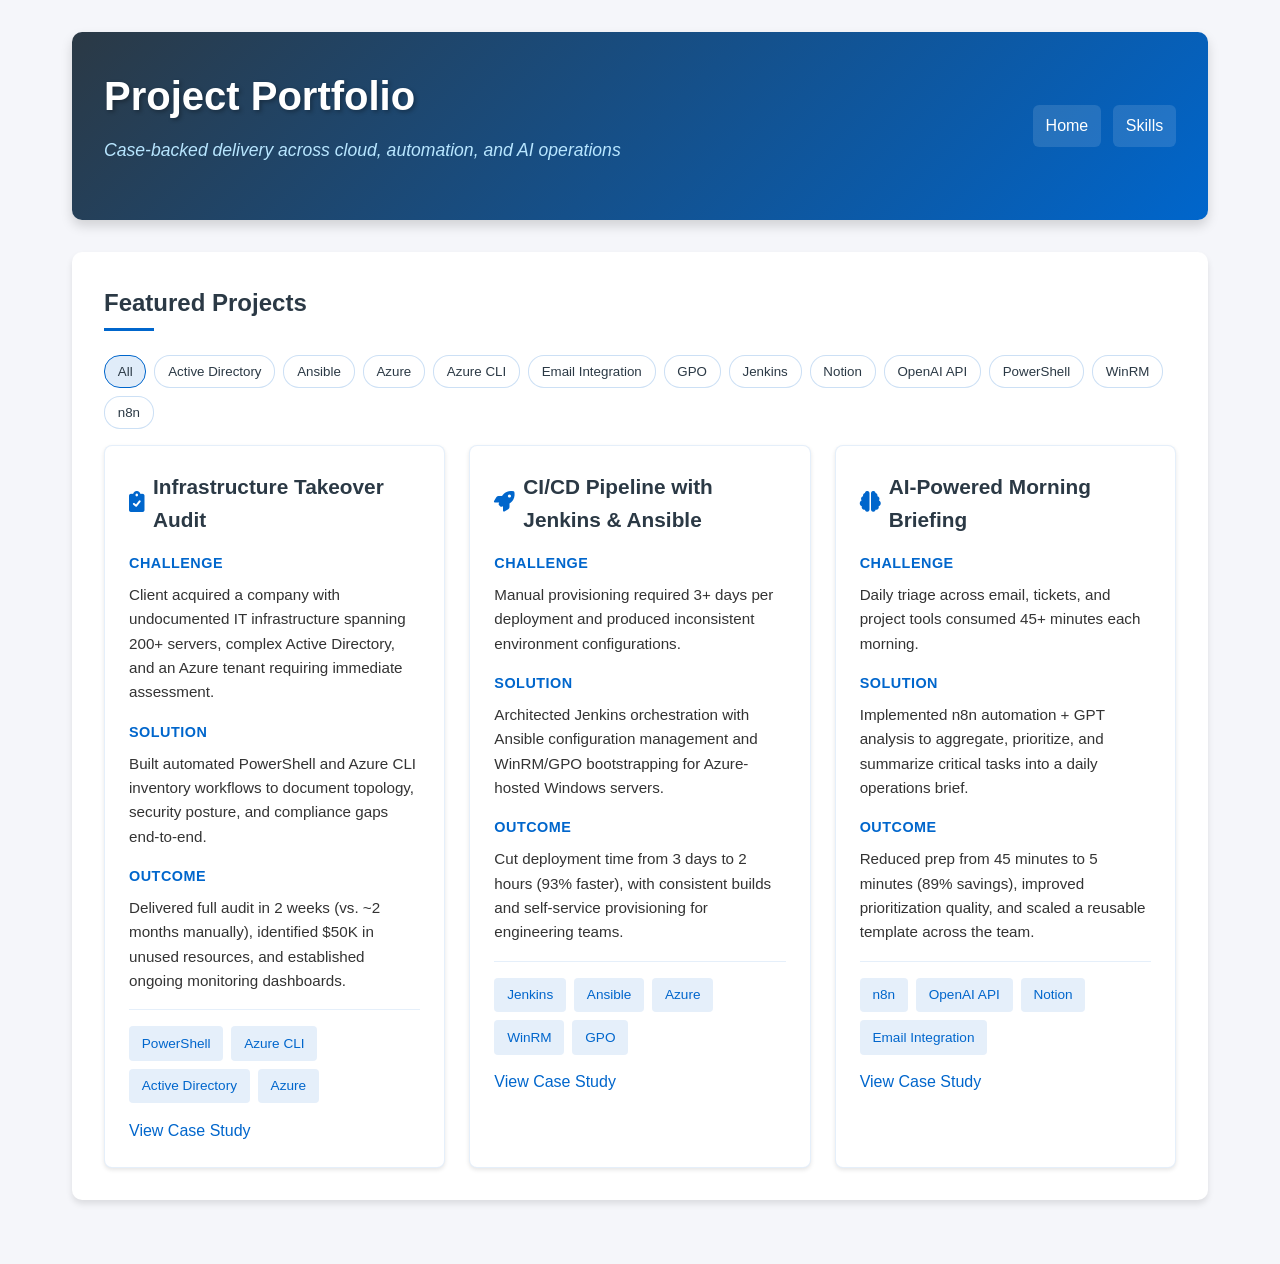
==== projects.html @ c08847bc "feat: add scalable portfolio pages, dynamic data rendering, and case study templates - add projects." ====
<!DOCTYPE html>
<html lang="en">
<head>
  <meta charset="UTF-8" />
  <meta name="viewport" content="width=device-width, initial-scale=1.0" />
  <title>Projects | Rob Loftin</title>
  <meta name="description" content="Project portfolio for Rob Loftin — infrastructure modernization, CI/CD automation, and AI-powered operations." />
  <link rel="stylesheet" href="css/styles.css" />
  <link rel="stylesheet" href="https://cdnjs.cloudflare.com/ajax/libs/font-awesome/6.0.0/css/all.min.css" />
</head>
<body>
  <div class="container">
    <header class="header subpage-header">
      <div class="header-content">
        <h1>Project Portfolio</h1>
        <p class="tagline">Case-backed delivery across cloud, automation, and AI operations</p>
      </div>
      <nav class="page-nav">
        <a href="index.html">Home</a>
        <a href="skills.html">Skills</a>
      </nav>
    </header>

    <main>
      <section>
        <h2>Featured Projects</h2>
        <div id="project-filters" class="filter-bar"></div>
        <div id="project-grid" class="project-grid"></div>
      </section>
    </main>
  </div>
  <script src="js/projects.js"></script>
</body>
</html>
---- css/styles.css ----
:root {
    --primary-color: #2b3945;
    --secondary-color: #0066cc;
    --text-color: #333;
    --background-color: #f5f6fa;
    --card-background: #ffffff;
    --shadow-color: rgba(0, 0, 0, 0.1);
    --accent-color: #00796b;
}

* {
    margin: 0;
    padding: 0;
    box-sizing: border-box;
}

body {
    font-family: 'Roboto', sans-serif;
    line-height: 1.6;
    color: var(--text-color);
    background-color: var(--background-color);
}

.container {
    max-width: 1200px;
    margin: 0 auto;
    padding: 2rem;
}

/* Header Styles */
.header {
    background: linear-gradient(135deg, #2b3945 0%, #0066cc 100%);
    border-radius: 10px;
    padding: 2rem;
    margin-bottom: 2rem;
    box-shadow: 0 6px 12px rgba(0, 0, 0, 0.15);
    animation: slideDown 0.5s ease-out;
    position: relative;
    overflow: hidden;
}

.header::before {
    content: '';
    position: absolute;
    top: 0;
    left: 0;
    right: 0;
    bottom: 0;
    background: linear-gradient(135deg, rgba(0, 121, 107, 0.1) 0%, rgba(0, 102, 204, 0.1) 100%);
    opacity: 0;
    transition: opacity 0.3s ease;
    pointer-events: none;
}

.header:hover::before {
    opacity: 1;
}

.profile-container {
    display: flex;
    align-items: center;
    gap: 2rem;
    margin-bottom: 1.5rem;
    position: relative;
    z-index: 1;
}

.profile-image-placeholder {
    width: 150px;
    height: 150px;
    border-radius: 50%;
    background-color: var(--secondary-color);
    flex-shrink: 0;
}

.profile-image {
    width: 120px;
    height: 120px;
    border-radius: 50%;
    overflow: hidden;
    border: 2px solid var(--secondary-color);
    box-shadow: 0 3px 4px var(--shadow-color);
}

.profile-image img {
    width: 100%;
    height: 100%;
    object-fit: cover;
}

.header-content h1 {
    font-size: 2.5rem;
    color: #ffffff;
    margin-bottom: 0.5rem;
    text-shadow: 2px 2px 4px rgba(0, 0, 0, 0.3);
}

.header-content h2 {
    font-size: 1.5rem;
    color: #e0f7ff;
    font-weight: 400;
}

.contact-info {
    display: flex;
    gap: 1.5rem;
    flex-wrap: wrap;
    position: relative;
    z-index: 1;
}

.contact-info a {
    color: #ffffff;
    text-decoration: none;
    display: flex;
    align-items: center;
    gap: 0.5rem;
    transition: all 0.3s ease;
    padding: 0.5rem 0.75rem;
    border-radius: 6px;
    background: rgba(255, 255, 255, 0.1);
}

.contact-info a:hover {
    color: #ffffff;
    background: rgba(0, 121, 107, 0.8);
    transform: translateY(-2px);
}

/* Section Styles */
section {
    background-color: var(--card-background);
    border-radius: 10px;
    padding: 2rem;
    margin-bottom: 2rem;
    box-shadow: 0 4px 6px var(--shadow-color);
    animation: fadeIn 0.5s ease-out;
}

section h2 {
    color: var(--primary-color);
    margin-bottom: 1.5rem;
    position: relative;
    padding-bottom: 0.5rem;
}

section h2::after {
    content: '';
    position: absolute;
    bottom: 0;
    left: 0;
    width: 50px;
    height: 3px;
    background-color: var(--secondary-color);
}

/* Experience Styles */
.experience-item {
    margin-bottom: 2.5rem;
    padding-left: 1.5rem;
    border-left: 3px solid var(--accent-color);
}

.experience-header {
    margin-bottom: 1rem;
}

.experience-header h3 {
    color: var(--primary-color);
    margin-bottom: 0.25rem;
}

.company {
    color: var(--secondary-color);
    font-weight: 500;
}

.date {
    color: #666;
    font-size: 0.9rem;
}

.achievements {
    list-style-position: inside;
    padding-left: 1rem;
}

.achievements li {
    margin-bottom: 1rem;
    line-height: 1.5;
    position: relative;
    padding-left: 1.5rem;
}

.achievements li::before {
    content: '→';
    position: absolute;
    left: 0;
    color: var(--secondary-color);
}

/* Skills Styles */
.skills-grid {
    display: grid;
    grid-template-columns: repeat(auto-fit, minmax(250px, 1fr));
    gap: 2rem;
}

.skill-category h3 {
    color: var(--primary-color);
    margin-bottom: 1rem;
}

.skill-list {
    list-style: none;
}

.skill-list li {
    margin-bottom: 0.75rem;
    padding-left: 1.5rem;
    position: relative;
    font-size: 0.95rem;
}

.skill-list li::before {
    content: '▹';
    position: absolute;
    left: 0;
    color: var(--accent-color);
}

/* Education Styles */
.education-item {
    margin-bottom: 1.5rem;
}

.education-item h3 {
    color: var(--primary-color);
    margin-bottom: 0.5rem;
}

.institution {
    color: var(--secondary-color);
    font-weight: 500;
    margin-bottom: 0.25rem;
}

/* Certifications Styles */
.certifications-grid {
    display: grid;
    grid-template-columns: repeat(auto-fit, minmax(300px, 1fr));
    gap: 2rem;
}

.cert-category {
    padding: 1.5rem;
    background: var(--card-background);
    border-radius: 8px;
    box-shadow: 0 2px 4px var(--shadow-color);
}

.cert-category h3 {
    color: var(--primary-color);
    margin-bottom: 1.5rem;
    padding-bottom: 0.5rem;
    border-bottom: 2px solid var(--secondary-color);
    font-size: 1.2rem;
}

.cert-list {
    list-style: none;
}

.cert-list li {
    margin-bottom: 1rem;
    padding: 0.75rem 1rem;
    background: rgba(0, 102, 204, 0.05);
    border-radius: 6px;
    transition: all 0.3s ease;
    display: flex;
    align-items: center;
    gap: 0.75rem;
}

.cert-list li:hover {
    background: rgba(0, 102, 204, 0.1);
    transform: translateX(5px);
}

.cert-list li i {
    color: var(--secondary-color);
    font-size: 1.1rem;
    width: 20px;
    text-align: center;
}

/* About Me Section Styles */
.about-me h2 i {
    color: var(--secondary-color);
    margin-right: 0.5rem;
}

.about-content {
    display: grid;
    grid-template-columns: 2fr 1fr;
    gap: 3rem;
}

.about-narrative p {
    margin-bottom: 1.5rem;
    line-height: 1.8;
    font-size: 1rem;
    color: var(--text-color);
}

.about-narrative p:last-child {
    margin-bottom: 0;
}

.about-narrative strong {
    color: var(--secondary-color);
    font-size: 1.1rem;
}

.about-highlights {
    background: linear-gradient(135deg, rgba(0, 102, 204, 0.05), rgba(0, 121, 107, 0.05));
    padding: 2rem;
    border-radius: 8px;
    border-left: 4px solid var(--secondary-color);
    height: fit-content;
}

.about-highlights h3 {
    color: var(--primary-color);
    margin-bottom: 1.5rem;
    font-size: 1.2rem;
}

.belief-list {
    list-style: none;
}

.belief-list li {
    margin-bottom: 1.5rem;
    display: flex;
    gap: 0.75rem;
    align-items: flex-start;
    line-height: 1.6;
}

.belief-list li:last-child {
    margin-bottom: 0;
}

.belief-list i {
    color: var(--accent-color);
    margin-top: 0.2rem;
    font-size: 1.1rem;
    flex-shrink: 0;
}

.belief-list strong {
    color: var(--primary-color);
}

/* Testimonials Section Styles */
.testimonials h2 i {
    color: var(--accent-color);
    margin-right: 0.5rem;
}

.testimonials-grid {
    display: grid;
    grid-template-columns: repeat(auto-fit, minmax(350px, 1fr));
    gap: 2rem;
}

.testimonial-card {
    background: linear-gradient(135deg, rgba(0, 102, 204, 0.03), rgba(0, 121, 107, 0.03));
    border-left: 4px solid var(--accent-color);
    border-radius: 8px;
    padding: 2rem;
    transition: all 0.3s ease;
    box-shadow: 0 2px 4px var(--shadow-color);
}

.testimonial-card:hover {
    transform: translateY(-5px);
    box-shadow: 0 6px 16px rgba(0, 102, 204, 0.15);
}

.testimonial-content {
    margin-bottom: 1.5rem;
}

.testimonial-text {
    font-size: 1rem;
    line-height: 1.8;
    color: var(--text-color);
    font-style: italic;
    position: relative;
}

.testimonial-text::before {
    content: '"';
    font-size: 3rem;
    color: var(--secondary-color);
    opacity: 0.2;
    position: absolute;
    top: -20px;
    left: -10px;
    font-family: Georgia, serif;
}

.testimonial-author {
    display: flex;
    align-items: center;
    gap: 1rem;
    padding-top: 1rem;
    border-top: 2px solid rgba(0, 102, 204, 0.1);
}

.author-name {
    font-weight: 600;
    color: var(--primary-color);
    margin-bottom: 0.25rem;
}

.author-title {
    font-size: 0.9rem;
    color: #666;
}

/* Footer Styles */
.site-footer {
    background: linear-gradient(135deg, #2b3945 0%, #1a252f 100%);
    color: #ffffff;
    padding: 3rem 2rem 1.5rem;
    margin-top: 3rem;
}

.footer-content {
    max-width: 1200px;
    margin: 0 auto;
    display: grid;
    grid-template-columns: repeat(auto-fit, minmax(250px, 1fr));
    gap: 2rem;
    margin-bottom: 2rem;
}

.footer-section h3 {
    color: #ffffff;
    margin-bottom: 1rem;
    font-size: 1.5rem;
}

.footer-section h4 {
    color: #b8e6ff;
    margin-bottom: 1rem;
    font-size: 1.1rem;
    text-transform: uppercase;
    letter-spacing: 1px;
}

.footer-section p {
    color: #b8e6ff;
    margin-bottom: 0.5rem;
}

.footer-tagline {
    font-style: italic;
    color: #80d4ff !important;
    margin-top: 0.5rem;
}

.footer-links {
    display: flex;
    flex-direction: column;
    gap: 0.75rem;
}

.footer-links a {
    color: #b8e6ff;
    text-decoration: none;
    transition: all 0.3s ease;
    display: flex;
    align-items: center;
    gap: 0.5rem;
}

.footer-links a:hover {
    color: var(--accent-color);
    transform: translateX(5px);
}

.footer-links i {
    width: 20px;
    text-align: center;
}

.footer-expertise {
    display: flex;
    flex-wrap: wrap;
    gap: 0.5rem;
}

.footer-expertise span {
    background: rgba(0, 121, 107, 0.3);
    color: #b8e6ff;
    padding: 0.4rem 0.8rem;
    border-radius: 4px;
    font-size: 0.85rem;
    border: 1px solid rgba(0, 121, 107, 0.5);
}

.footer-bottom {
    max-width: 1200px;
    margin: 0 auto;
    padding-top: 2rem;
    border-top: 1px solid rgba(255, 255, 255, 0.1);
    display: flex;
    justify-content: space-between;
    align-items: center;
    flex-wrap: wrap;
    gap: 1rem;
}

.footer-bottom p {
    color: #80d4ff;
    font-size: 0.9rem;
}

.footer-location {
    display: flex;
    align-items: center;
    gap: 0.5rem;
}

.footer-location i {
    color: var(--accent-color);
}

/* Animations */
@keyframes slideDown {
    from {
        transform: translateY(-20px);
        opacity: 0;
    }
    to {
        transform: translateY(0);
        opacity: 1;
    }
}

@keyframes fadeIn {
    from {
        opacity: 0;
        transform: translateY(10px);
    }
    to {
        opacity: 1;
        transform: translateY(0);
    }
}

/* Responsive Design */
@media (max-width: 768px) {
    .container {
        padding: 1rem;
    }

    .profile-container {
        flex-direction: column;
        text-align: center;
    }

    .contact-info {
        justify-content: center;
    }

    .header-content h1 {
        font-size: 2rem;
    }

    .header-content h2 {
        font-size: 1.2rem;
    }

    section {
        padding: 1.5rem;
    }
}

/* Featured Projects Styles */
.project-grid {
    display: grid;
    grid-template-columns: repeat(auto-fit, minmax(280px, 1fr));
    gap: 1.5rem;
}

.project-item {
    padding: 1.25rem;
    background: rgba(0, 102, 204, 0.05);
    border-radius: 8px;
    transition: all 0.3s ease;
}

.project-item:hover {
    background: rgba(0, 102, 204, 0.1);
    transform: translateY(-3px);
}

.project-item h3 {
    color: var(--primary-color);
    margin-bottom: 0.75rem;
    font-size: 1.1rem;
}

.project-item p {
    color: var(--text-color);
    font-size: 0.95rem;
    line-height: 1.5;
}

/* Tagline Styles */
.tagline {
    font-size: 1.1rem;
    color: #b8e6ff;
    font-style: italic;
    margin-top: 0.5rem;
    margin-bottom: 1.5rem;
    position: relative;
    z-index: 1;
}

/* CTA Buttons */
.cta-buttons {
    display: flex;
    gap: 1rem;
    margin-top: 1.5rem;
    flex-wrap: wrap;
    position: relative;
    z-index: 1;
}

.btn-primary, .btn-secondary {
    padding: 0.75rem 1.5rem;
    border-radius: 6px;
    text-decoration: none;
    font-weight: 500;
    transition: all 0.3s ease;
    display: inline-flex;
    align-items: center;
    gap: 0.5rem;
    cursor: pointer;
    border: none;
    font-size: 1rem;
    font-family: 'Roboto', sans-serif;
}

.btn-primary {
    background-color: var(--secondary-color);
    color: white;
}

.btn-primary:hover {
    background-color: #0052a3;
    transform: translateY(-2px);
    box-shadow: 0 4px 8px rgba(0, 102, 204, 0.3);
}

.btn-secondary {
    background-color: var(--accent-color);
    color: white;
}

.btn-secondary:hover {
    background-color: #005a4f;
    transform: translateY(-2px);
    box-shadow: 0 4px 8px rgba(0, 121, 107, 0.3);
}

/* Enhanced Project Styles */
.project-item {
    padding: 1.5rem;
    background: var(--card-background);
    border: 1px solid rgba(0, 102, 204, 0.1);
    border-radius: 8px;
    transition: all 0.3s ease;
    box-shadow: 0 2px 4px var(--shadow-color);
}

.project-item:hover {
    border-color: var(--secondary-color);
    transform: translateY(-5px);
    box-shadow: 0 6px 12px rgba(0, 102, 204, 0.15);
}

.project-item h3 {
    color: var(--primary-color);
    margin-bottom: 1rem;
    font-size: 1.3rem;
    display: flex;
    align-items: center;
    gap: 0.5rem;
}

.project-item h3 i {
    color: var(--secondary-color);
}

.project-detail {
    margin-bottom: 1rem;
}

.project-detail h4 {
    color: var(--secondary-color);
    font-size: 0.9rem;
    text-transform: uppercase;
    letter-spacing: 0.5px;
    margin-bottom: 0.5rem;
    font-weight: 600;
}

.project-detail p {
    color: var(--text-color);
    font-size: 0.95rem;
    line-height: 1.6;
}

.project-stack {
    display: flex;
    flex-wrap: wrap;
    gap: 0.5rem;
    margin-top: 1rem;
    padding-top: 1rem;
    border-top: 1px solid rgba(0, 102, 204, 0.1);
}

.stack-badge {
    background-color: rgba(0, 102, 204, 0.1);
    color: var(--secondary-color);
    padding: 0.4rem 0.8rem;
    border-radius: 4px;
    font-size: 0.85rem;
    font-weight: 500;
}

/* AI Infrastructure Section Styles */
.ai-infrastructure h2 i {
    color: var(--accent-color);
    margin-right: 0.5rem;
}

.ai-intro {
    background: linear-gradient(135deg, rgba(0, 102, 204, 0.05), rgba(0, 121, 107, 0.05));
    padding: 1.5rem;
    border-radius: 8px;
    margin-bottom: 2rem;
    border-left: 4px solid var(--accent-color);
}

.ai-intro p {
    font-size: 1.05rem;
    line-height: 1.8;
    color: var(--text-color);
}

.ai-capabilities {
    display: grid;
    grid-template-columns: repeat(auto-fit, minmax(300px, 1fr));
    gap: 1.5rem;
    margin-bottom: 2rem;
}

.ai-capability {
    padding: 1.5rem;
    background: var(--card-background);
    border-radius: 8px;
    border: 1px solid rgba(0, 121, 107, 0.1);
    transition: all 0.3s ease;
}

.ai-capability:hover {
    border-color: var(--accent-color);
    box-shadow: 0 4px 8px rgba(0, 121, 107, 0.1);
}

.ai-capability h3 {
    color: var(--primary-color);
    margin-bottom: 1rem;
    font-size: 1.1rem;
    display: flex;
    align-items: center;
    gap: 0.5rem;
}

.ai-capability h3 i {
    color: var(--accent-color);
}

.ai-capability ul {
    list-style: none;
}

.ai-capability li {
    margin-bottom: 1rem;
    padding-left: 1.5rem;
    position: relative;
    line-height: 1.6;
}

.ai-capability li::before {
    content: '✓';
    position: absolute;
    left: 0;
    color: var(--accent-color);
    font-weight: bold;
}

.ai-capability strong {
    color: var(--primary-color);
}

.ai-showcase {
    background: linear-gradient(135deg, rgba(0, 102, 204, 0.08), rgba(0, 121, 107, 0.08));
    padding: 2rem;
    border-radius: 8px;
    border: 2px solid var(--accent-color);
}

.ai-showcase h3 {
    color: var(--primary-color);
    margin-bottom: 1.5rem;
    font-size: 1.3rem;
}

.ai-showcase-content {
    display: grid;
    gap: 2rem;
}

.ai-showcase-description p {
    margin-bottom: 1rem;
    line-height: 1.8;
}

.ai-showcase-tech h4 {
    color: var(--secondary-color);
    margin-bottom: 1rem;
    font-size: 1rem;
}

.tech-flow {
    display: flex;
    align-items: center;
    gap: 0.75rem;
    flex-wrap: wrap;
}

.tech-step {
    background-color: var(--card-background);
    color: var(--primary-color);
    padding: 0.6rem 1rem;
    border-radius: 6px;
    font-weight: 500;
    border: 2px solid var(--secondary-color);
    font-size: 0.9rem;
}

.tech-flow i {
    color: var(--accent-color);
}

/* Blog / Insights Section Styles */
.blog-insights h2 i {
    color: #f39c12;
    margin-right: 0.5rem;
}

.blog-intro {
    text-align: center;
    margin-bottom: 2rem;
}

.blog-intro p {
    font-size: 1.05rem;
    color: #666;
}

.blog-grid {
    display: grid;
    grid-template-columns: repeat(auto-fit, minmax(300px, 1fr));
    gap: 1.5rem;
}

.blog-post {
    padding: 1.5rem;
    background: var(--card-background);
    border-radius: 8px;
    border: 1px solid rgba(0, 102, 204, 0.1);
    transition: all 0.3s ease;
    box-shadow: 0 2px 4px var(--shadow-color);
}

.blog-post:hover {
    border-color: var(--secondary-color);
    transform: translateY(-3px);
    box-shadow: 0 6px 12px rgba(0, 102, 204, 0.15);
}

.blog-header {
    margin-bottom: 1rem;
}

.blog-header h3 {
    color: var(--primary-color);
    margin-bottom: 0.75rem;
    font-size: 1.2rem;
    line-height: 1.4;
}

.blog-date, .blog-readtime {
    display: inline-block;
    color: #666;
    font-size: 0.85rem;
    margin-right: 1rem;
}

.blog-date i, .blog-readtime i {
    margin-right: 0.3rem;
    color: var(--secondary-color);
}

.blog-excerpt {
    color: var(--text-color);
    line-height: 1.7;
    margin-bottom: 1rem;
    font-size: 0.95rem;
}

.blog-tags {
    display: flex;
    flex-wrap: wrap;
    gap: 0.5rem;
    padding-top: 1rem;
    border-top: 1px solid rgba(0, 102, 204, 0.1);
}

.tag {
    background-color: rgba(0, 102, 204, 0.1);
    color: var(--secondary-color);
    padding: 0.3rem 0.7rem;
    border-radius: 4px;
    font-size: 0.8rem;
    font-weight: 500;
}

/* Services section */
.services-grid {
    display: grid;
    grid-template-columns: repeat(auto-fit, minmax(260px, 1fr));
    gap: 1rem;
}

.service-card {
    background: var(--card-background);
    border: 1px solid rgba(0, 102, 204, 0.12);
    border-radius: 8px;
    padding: 1.2rem;
    box-shadow: 0 2px 4px var(--shadow-color);
}

.service-card h3 {
    color: var(--primary-color);
    margin-bottom: 0.5rem;
    font-size: 1.05rem;
}

.service-card p {
    margin-bottom: 0.7rem;
}

.service-list {
    list-style: none;
}

.service-list li {
    margin-bottom: 0.5rem;
    padding-left: 1rem;
    position: relative;
    font-size: 0.95rem;
}

.service-list li::before {
    content: '▹';
    position: absolute;
    left: 0;
    color: var(--accent-color);
}

.services-cta {
    margin-top: 1.2rem;
    display: flex;
    gap: 0.8rem;
    flex-wrap: wrap;
}

/* Subpages and utility components */
.subpage-header {
    display: flex;
    justify-content: space-between;
    align-items: center;
    gap: 1rem;
}

.page-nav {
    display: flex;
    gap: 0.75rem;
    flex-wrap: wrap;
}

.page-nav a {
    color: #fff;
    text-decoration: none;
    padding: 0.5rem 0.8rem;
    border-radius: 6px;
    background: rgba(255, 255, 255, 0.12);
}

.search-input {
    width: 100%;
    max-width: 540px;
    padding: 0.75rem 1rem;
    border: 1px solid rgba(0, 102, 204, 0.2);
    border-radius: 8px;
    margin-bottom: 1.25rem;
}

.filter-bar {
    display: flex;
    gap: 0.5rem;
    flex-wrap: wrap;
    margin-bottom: 1rem;
}

.filter-btn {
    border: 1px solid rgba(0, 102, 204, 0.2);
    background: #fff;
    color: var(--primary-color);
    padding: 0.5rem 0.8rem;
    border-radius: 16px;
    cursor: pointer;
}

.filter-btn.active,
.filter-btn:hover {
    background: rgba(0, 102, 204, 0.12);
    border-color: var(--secondary-color);
}

.case-link {
    display: inline-block;
    margin-top: 0.9rem;
    color: var(--secondary-color);
    font-weight: 500;
    text-decoration: none;
}

.case-link:hover {
    text-decoration: underline;
}

/* Print Styles */
@media print {
    body {
        background: white;
    }

    .container {
        max-width: 100%;
        padding: 0;
    }

    section {
        break-inside: avoid;
        box-shadow: none;
    }

    .contact-info a {
        color: black;
    }

    .cta-buttons {
        display: none;
    }

    .tagline {
        font-style: normal;
        color: #333;
    }
}

/* Responsive Design Updates */
@media (max-width: 768px) {
    .cta-buttons {
        flex-direction: column;
    }

    .btn-primary, .btn-secondary {
        width: 100%;
        justify-content: center;
    }

    .project-detail h4 {
        font-size: 0.85rem;
    }

    .about-content {
        grid-template-columns: 1fr;
        gap: 2rem;
    }

    .ai-capabilities {
        grid-template-columns: 1fr;
    }

    .tech-flow {
        flex-direction: column;
        align-items: flex-start;
    }

    .tech-flow i {
        transform: rotate(90deg);
    }

    .blog-grid {
        grid-template-columns: 1fr;
    }

    .testimonials-grid {
        grid-template-columns: 1fr;
    }

    .footer-content {
        grid-template-columns: 1fr;
        gap: 2rem;
    }

    .footer-bottom {
        flex-direction: column;
        text-align: center;
    }
}
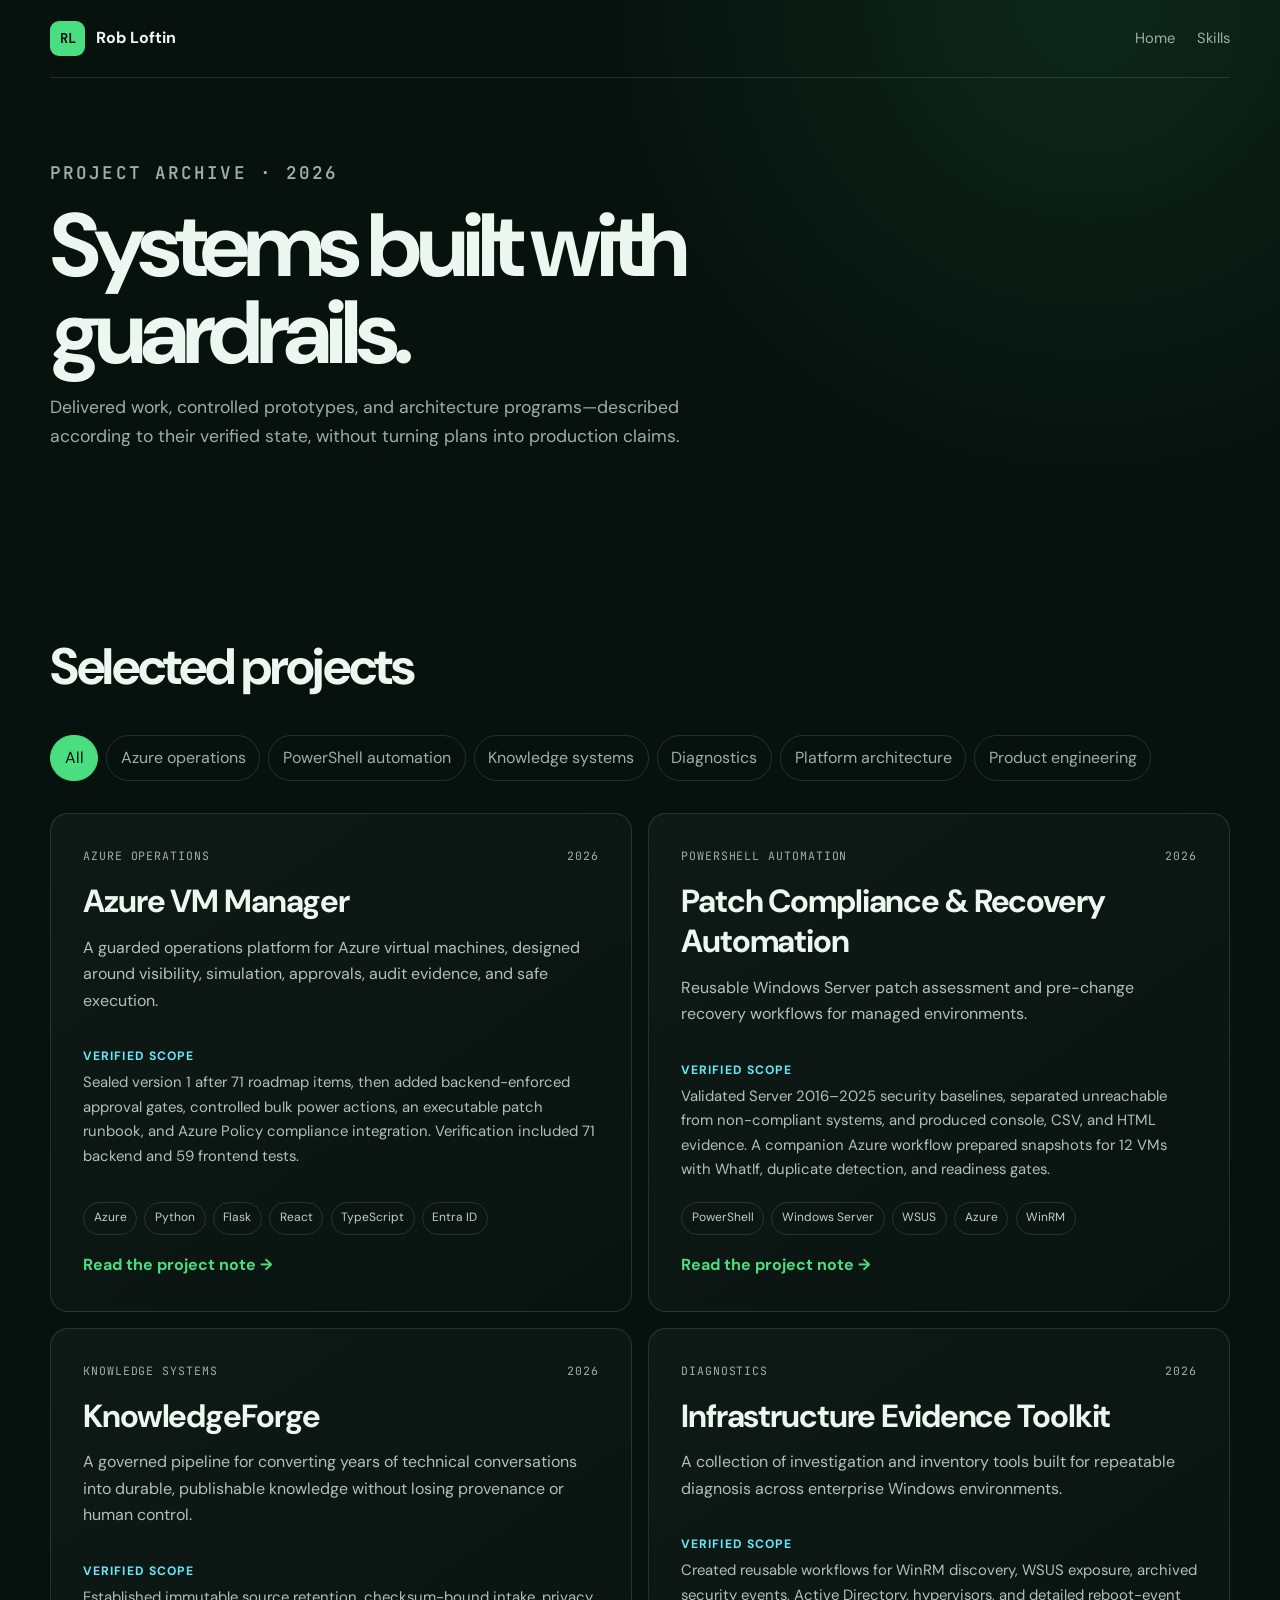
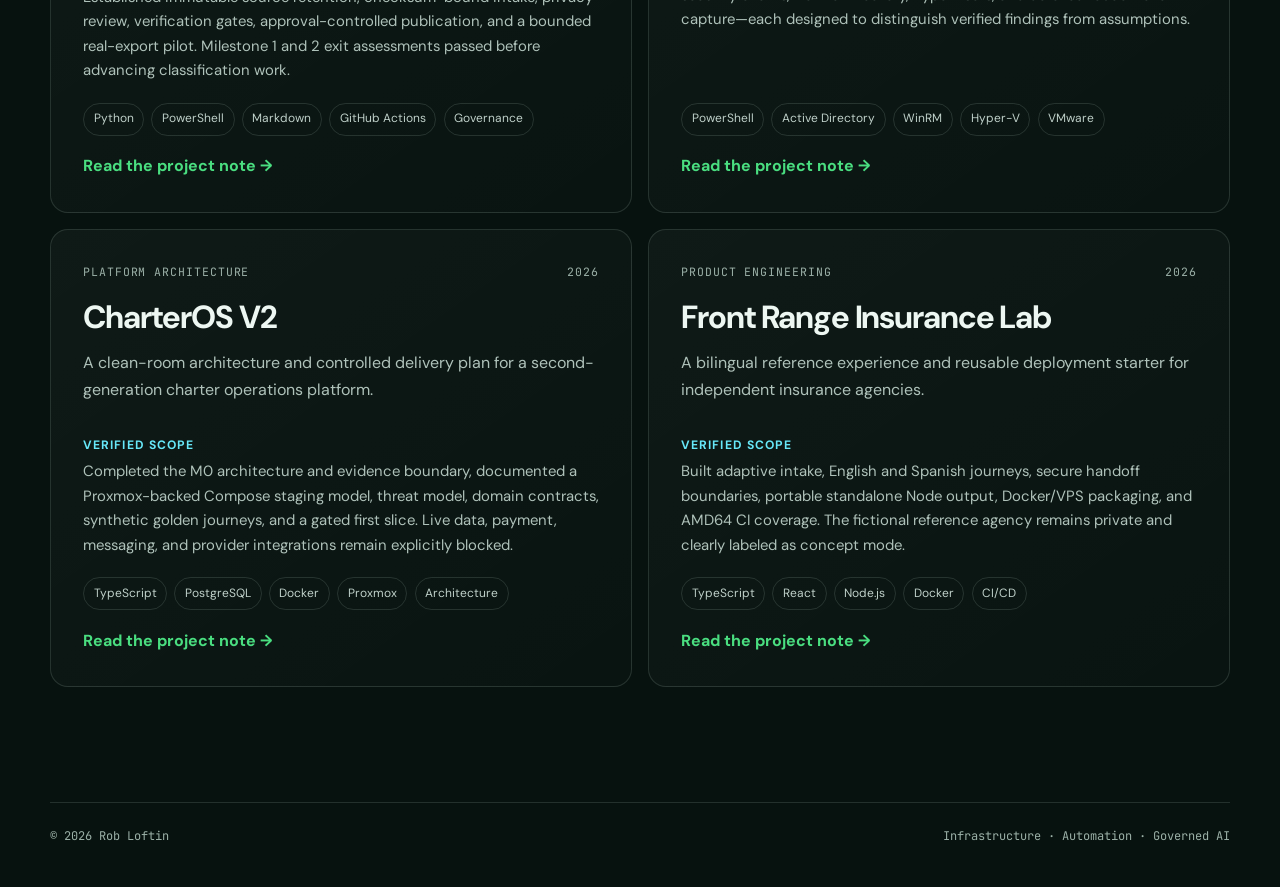
==== commit c6b9f565: "feat: refresh portfolio with verified 2026 work" ====
--- a/projects.html
+++ b/projects.html
@@ -1,34 +1,36 @@
-<!DOCTYPE html>
+<!doctype html>
 <html lang="en">
 <head>
-  <meta charset="UTF-8" />
-  <meta name="viewport" content="width=device-width, initial-scale=1.0" />
+  <meta charset="utf-8">
+  <meta name="viewport" content="width=device-width, initial-scale=1">
   <title>Projects | Rob Loftin</title>
-  <meta name="description" content="Project portfolio for Rob Loftin — infrastructure modernization, CI/CD automation, and AI-powered operations." />
-  <link rel="stylesheet" href="css/styles.css" />
-  <link rel="stylesheet" href="https://cdnjs.cloudflare.com/ajax/libs/font-awesome/6.0.0/css/all.min.css" />
+  <meta name="description" content="Verified 2026 project work by Rob Loftin across Azure operations, PowerShell automation, diagnostics, platform architecture, and governed AI systems.">
+  <link rel="canonical" href="https://iloveyouit.github.io/rob.loftin.github.io/projects.html">
+  <link rel="icon" href="favicon.svg" type="image/svg+xml">
+  <link rel="preconnect" href="https://fonts.googleapis.com">
+  <link rel="preconnect" href="https://fonts.gstatic.com" crossorigin>
+  <link href="https://fonts.googleapis.com/css2?family=DM+Sans:wght@400;500;600;700&amp;family=JetBrains+Mono:wght@500;600&amp;display=swap" rel="stylesheet">
+  <link rel="stylesheet" href="css/styles.css">
 </head>
 <body>
-  <div class="container">
-    <header class="header subpage-header">
-      <div class="header-content">
-        <h1>Project Portfolio</h1>
-        <p class="tagline">Case-backed delivery across cloud, automation, and AI operations</p>
-      </div>
-      <nav class="page-nav">
-        <a href="index.html">Home</a>
-        <a href="skills.html">Skills</a>
-      </nav>
+  <a class="skip-link" href="#main">Skip to content</a>
+  <header class="site-header">
+    <a class="wordmark" href="index.html"><span>RL</span> Rob Loftin</a>
+    <nav class="primary-nav" aria-label="Primary navigation"><a href="index.html">Home</a><a href="skills.html">Skills</a></nav>
+  </header>
+  <main id="main" class="page-shell">
+    <header class="subpage-header">
+      <p class="eyebrow">Project archive · 2026</p>
+      <h1>Systems built with guardrails.</h1>
+      <p>Delivered work, controlled prototypes, and architecture programs—described according to their verified state, without turning plans into production claims.</p>
     </header>
-
-    <main>
-      <section>
-        <h2>Featured Projects</h2>
-        <div id="project-filters" class="filter-bar"></div>
-        <div id="project-grid" class="project-grid"></div>
-      </section>
-    </main>
-  </div>
+    <section class="section" aria-labelledby="projects-title">
+      <h2 id="projects-title">Selected projects</h2>
+      <div id="project-filters" class="filter-bar" aria-label="Project filters"></div>
+      <div id="project-grid" class="project-grid" aria-live="polite"></div>
+    </section>
+  </main>
+  <footer class="site-footer"><p>© 2026 Rob Loftin</p><p>Infrastructure · Automation · Governed AI</p></footer>
   <script src="js/projects.js"></script>
 </body>
 </html>
--- a/css/styles.css
+++ b/css/styles.css
@@ -1,1154 +1,211 @@
 :root {
-    --primary-color: #2b3945;
-    --secondary-color: #0066cc;
-    --text-color: #333;
-    --background-color: #f5f6fa;
-    --card-background: #ffffff;
-    --shadow-color: rgba(0, 0, 0, 0.1);
-    --accent-color: #00796b;
-}
-
-* {
-    margin: 0;
-    padding: 0;
-    box-sizing: border-box;
-}
-
+  color-scheme: dark;
+  --ink: #edf7f2;
+  --muted: #9bb0a7;
+  --bg: #07120f;
+  --surface: #0d1d18;
+  --line: rgba(203, 232, 220, 0.14);
+  --accent: #4ade80;
+  --accent-2: #67e8f9;
+  --dark: #06100d;
+  --max: 1180px;
+  --radius: 18px;
+}
+
+* { box-sizing: border-box; }
+html { scroll-behavior: smooth; }
 body {
-    font-family: 'Roboto', sans-serif;
-    line-height: 1.6;
-    color: var(--text-color);
-    background-color: var(--background-color);
-}
-
-.container {
-    max-width: 1200px;
-    margin: 0 auto;
-    padding: 2rem;
-}
-
-/* Header Styles */
-.header {
-    background: linear-gradient(135deg, #2b3945 0%, #0066cc 100%);
-    border-radius: 10px;
-    padding: 2rem;
-    margin-bottom: 2rem;
-    box-shadow: 0 6px 12px rgba(0, 0, 0, 0.15);
-    animation: slideDown 0.5s ease-out;
-    position: relative;
-    overflow: hidden;
-}
-
-.header::before {
-    content: '';
-    position: absolute;
-    top: 0;
-    left: 0;
-    right: 0;
-    bottom: 0;
-    background: linear-gradient(135deg, rgba(0, 121, 107, 0.1) 0%, rgba(0, 102, 204, 0.1) 100%);
-    opacity: 0;
-    transition: opacity 0.3s ease;
-    pointer-events: none;
-}
-
-.header:hover::before {
-    opacity: 1;
-}
-
-.profile-container {
-    display: flex;
-    align-items: center;
-    gap: 2rem;
-    margin-bottom: 1.5rem;
-    position: relative;
-    z-index: 1;
-}
-
-.profile-image-placeholder {
-    width: 150px;
-    height: 150px;
-    border-radius: 50%;
-    background-color: var(--secondary-color);
-    flex-shrink: 0;
-}
-
-.profile-image {
-    width: 120px;
-    height: 120px;
-    border-radius: 50%;
-    overflow: hidden;
-    border: 2px solid var(--secondary-color);
-    box-shadow: 0 3px 4px var(--shadow-color);
-}
-
-.profile-image img {
-    width: 100%;
-    height: 100%;
-    object-fit: cover;
-}
-
-.header-content h1 {
-    font-size: 2.5rem;
-    color: #ffffff;
-    margin-bottom: 0.5rem;
-    text-shadow: 2px 2px 4px rgba(0, 0, 0, 0.3);
-}
-
-.header-content h2 {
-    font-size: 1.5rem;
-    color: #e0f7ff;
-    font-weight: 400;
-}
-
-.contact-info {
-    display: flex;
-    gap: 1.5rem;
-    flex-wrap: wrap;
-    position: relative;
-    z-index: 1;
-}
-
-.contact-info a {
-    color: #ffffff;
-    text-decoration: none;
-    display: flex;
-    align-items: center;
-    gap: 0.5rem;
-    transition: all 0.3s ease;
-    padding: 0.5rem 0.75rem;
-    border-radius: 6px;
-    background: rgba(255, 255, 255, 0.1);
-}
-
-.contact-info a:hover {
-    color: #ffffff;
-    background: rgba(0, 121, 107, 0.8);
-    transform: translateY(-2px);
-}
-
-/* Section Styles */
-section {
-    background-color: var(--card-background);
-    border-radius: 10px;
-    padding: 2rem;
-    margin-bottom: 2rem;
-    box-shadow: 0 4px 6px var(--shadow-color);
-    animation: fadeIn 0.5s ease-out;
-}
-
-section h2 {
-    color: var(--primary-color);
-    margin-bottom: 1.5rem;
-    position: relative;
-    padding-bottom: 0.5rem;
-}
-
-section h2::after {
-    content: '';
-    position: absolute;
-    bottom: 0;
-    left: 0;
-    width: 50px;
-    height: 3px;
-    background-color: var(--secondary-color);
-}
-
-/* Experience Styles */
-.experience-item {
-    margin-bottom: 2.5rem;
-    padding-left: 1.5rem;
-    border-left: 3px solid var(--accent-color);
-}
-
-.experience-header {
-    margin-bottom: 1rem;
-}
-
-.experience-header h3 {
-    color: var(--primary-color);
-    margin-bottom: 0.25rem;
-}
-
-.company {
-    color: var(--secondary-color);
-    font-weight: 500;
-}
-
-.date {
-    color: #666;
-    font-size: 0.9rem;
-}
-
-.achievements {
-    list-style-position: inside;
-    padding-left: 1rem;
-}
-
-.achievements li {
-    margin-bottom: 1rem;
-    line-height: 1.5;
-    position: relative;
-    padding-left: 1.5rem;
-}
-
-.achievements li::before {
-    content: '→';
-    position: absolute;
-    left: 0;
-    color: var(--secondary-color);
-}
-
-/* Skills Styles */
-.skills-grid {
-    display: grid;
-    grid-template-columns: repeat(auto-fit, minmax(250px, 1fr));
-    gap: 2rem;
-}
-
-.skill-category h3 {
-    color: var(--primary-color);
-    margin-bottom: 1rem;
-}
-
-.skill-list {
-    list-style: none;
-}
-
-.skill-list li {
-    margin-bottom: 0.75rem;
-    padding-left: 1.5rem;
-    position: relative;
-    font-size: 0.95rem;
-}
-
-.skill-list li::before {
-    content: '▹';
-    position: absolute;
-    left: 0;
-    color: var(--accent-color);
-}
-
-/* Education Styles */
-.education-item {
-    margin-bottom: 1.5rem;
-}
-
-.education-item h3 {
-    color: var(--primary-color);
-    margin-bottom: 0.5rem;
-}
-
-.institution {
-    color: var(--secondary-color);
-    font-weight: 500;
-    margin-bottom: 0.25rem;
-}
-
-/* Certifications Styles */
-.certifications-grid {
-    display: grid;
-    grid-template-columns: repeat(auto-fit, minmax(300px, 1fr));
-    gap: 2rem;
-}
-
-.cert-category {
-    padding: 1.5rem;
-    background: var(--card-background);
-    border-radius: 8px;
-    box-shadow: 0 2px 4px var(--shadow-color);
-}
-
-.cert-category h3 {
-    color: var(--primary-color);
-    margin-bottom: 1.5rem;
-    padding-bottom: 0.5rem;
-    border-bottom: 2px solid var(--secondary-color);
-    font-size: 1.2rem;
-}
-
-.cert-list {
-    list-style: none;
-}
-
-.cert-list li {
-    margin-bottom: 1rem;
-    padding: 0.75rem 1rem;
-    background: rgba(0, 102, 204, 0.05);
-    border-radius: 6px;
-    transition: all 0.3s ease;
-    display: flex;
-    align-items: center;
-    gap: 0.75rem;
-}
-
-.cert-list li:hover {
-    background: rgba(0, 102, 204, 0.1);
-    transform: translateX(5px);
-}
-
-.cert-list li i {
-    color: var(--secondary-color);
-    font-size: 1.1rem;
-    width: 20px;
-    text-align: center;
-}
-
-/* About Me Section Styles */
-.about-me h2 i {
-    color: var(--secondary-color);
-    margin-right: 0.5rem;
-}
-
-.about-content {
-    display: grid;
-    grid-template-columns: 2fr 1fr;
-    gap: 3rem;
-}
-
-.about-narrative p {
-    margin-bottom: 1.5rem;
-    line-height: 1.8;
-    font-size: 1rem;
-    color: var(--text-color);
-}
-
-.about-narrative p:last-child {
-    margin-bottom: 0;
-}
-
-.about-narrative strong {
-    color: var(--secondary-color);
-    font-size: 1.1rem;
-}
-
-.about-highlights {
-    background: linear-gradient(135deg, rgba(0, 102, 204, 0.05), rgba(0, 121, 107, 0.05));
-    padding: 2rem;
-    border-radius: 8px;
-    border-left: 4px solid var(--secondary-color);
-    height: fit-content;
-}
-
-.about-highlights h3 {
-    color: var(--primary-color);
-    margin-bottom: 1.5rem;
-    font-size: 1.2rem;
-}
-
-.belief-list {
-    list-style: none;
-}
-
-.belief-list li {
-    margin-bottom: 1.5rem;
-    display: flex;
-    gap: 0.75rem;
-    align-items: flex-start;
-    line-height: 1.6;
-}
-
-.belief-list li:last-child {
-    margin-bottom: 0;
-}
-
-.belief-list i {
-    color: var(--accent-color);
-    margin-top: 0.2rem;
-    font-size: 1.1rem;
-    flex-shrink: 0;
-}
-
-.belief-list strong {
-    color: var(--primary-color);
-}
-
-/* Testimonials Section Styles */
-.testimonials h2 i {
-    color: var(--accent-color);
-    margin-right: 0.5rem;
-}
-
-.testimonials-grid {
-    display: grid;
-    grid-template-columns: repeat(auto-fit, minmax(350px, 1fr));
-    gap: 2rem;
-}
-
-.testimonial-card {
-    background: linear-gradient(135deg, rgba(0, 102, 204, 0.03), rgba(0, 121, 107, 0.03));
-    border-left: 4px solid var(--accent-color);
-    border-radius: 8px;
-    padding: 2rem;
-    transition: all 0.3s ease;
-    box-shadow: 0 2px 4px var(--shadow-color);
-}
-
-.testimonial-card:hover {
-    transform: translateY(-5px);
-    box-shadow: 0 6px 16px rgba(0, 102, 204, 0.15);
-}
-
-.testimonial-content {
-    margin-bottom: 1.5rem;
-}
-
-.testimonial-text {
-    font-size: 1rem;
-    line-height: 1.8;
-    color: var(--text-color);
-    font-style: italic;
-    position: relative;
-}
-
-.testimonial-text::before {
-    content: '"';
-    font-size: 3rem;
-    color: var(--secondary-color);
-    opacity: 0.2;
-    position: absolute;
-    top: -20px;
-    left: -10px;
-    font-family: Georgia, serif;
-}
-
-.testimonial-author {
-    display: flex;
-    align-items: center;
-    gap: 1rem;
-    padding-top: 1rem;
-    border-top: 2px solid rgba(0, 102, 204, 0.1);
-}
-
-.author-name {
-    font-weight: 600;
-    color: var(--primary-color);
-    margin-bottom: 0.25rem;
-}
-
-.author-title {
-    font-size: 0.9rem;
-    color: #666;
-}
-
-/* Footer Styles */
-.site-footer {
-    background: linear-gradient(135deg, #2b3945 0%, #1a252f 100%);
-    color: #ffffff;
-    padding: 3rem 2rem 1.5rem;
-    margin-top: 3rem;
-}
-
-.footer-content {
-    max-width: 1200px;
-    margin: 0 auto;
-    display: grid;
-    grid-template-columns: repeat(auto-fit, minmax(250px, 1fr));
-    gap: 2rem;
-    margin-bottom: 2rem;
-}
-
-.footer-section h3 {
-    color: #ffffff;
-    margin-bottom: 1rem;
-    font-size: 1.5rem;
-}
-
-.footer-section h4 {
-    color: #b8e6ff;
-    margin-bottom: 1rem;
-    font-size: 1.1rem;
-    text-transform: uppercase;
-    letter-spacing: 1px;
-}
-
-.footer-section p {
-    color: #b8e6ff;
-    margin-bottom: 0.5rem;
-}
-
-.footer-tagline {
-    font-style: italic;
-    color: #80d4ff !important;
-    margin-top: 0.5rem;
-}
-
-.footer-links {
-    display: flex;
-    flex-direction: column;
-    gap: 0.75rem;
-}
-
-.footer-links a {
-    color: #b8e6ff;
-    text-decoration: none;
-    transition: all 0.3s ease;
-    display: flex;
-    align-items: center;
-    gap: 0.5rem;
-}
-
-.footer-links a:hover {
-    color: var(--accent-color);
-    transform: translateX(5px);
-}
-
-.footer-links i {
-    width: 20px;
-    text-align: center;
-}
-
-.footer-expertise {
-    display: flex;
-    flex-wrap: wrap;
-    gap: 0.5rem;
-}
-
-.footer-expertise span {
-    background: rgba(0, 121, 107, 0.3);
-    color: #b8e6ff;
-    padding: 0.4rem 0.8rem;
-    border-radius: 4px;
-    font-size: 0.85rem;
-    border: 1px solid rgba(0, 121, 107, 0.5);
-}
-
-.footer-bottom {
-    max-width: 1200px;
-    margin: 0 auto;
-    padding-top: 2rem;
-    border-top: 1px solid rgba(255, 255, 255, 0.1);
-    display: flex;
-    justify-content: space-between;
-    align-items: center;
-    flex-wrap: wrap;
-    gap: 1rem;
-}
-
-.footer-bottom p {
-    color: #80d4ff;
-    font-size: 0.9rem;
-}
-
-.footer-location {
-    display: flex;
-    align-items: center;
-    gap: 0.5rem;
-}
-
-.footer-location i {
-    color: var(--accent-color);
-}
-
-/* Animations */
-@keyframes slideDown {
-    from {
-        transform: translateY(-20px);
-        opacity: 0;
-    }
-    to {
-        transform: translateY(0);
-        opacity: 1;
-    }
-}
-
-@keyframes fadeIn {
-    from {
-        opacity: 0;
-        transform: translateY(10px);
-    }
-    to {
-        opacity: 1;
-        transform: translateY(0);
-    }
-}
-
-/* Responsive Design */
-@media (max-width: 768px) {
-    .container {
-        padding: 1rem;
-    }
-
-    .profile-container {
-        flex-direction: column;
-        text-align: center;
-    }
-
-    .contact-info {
-        justify-content: center;
-    }
-
-    .header-content h1 {
-        font-size: 2rem;
-    }
-
-    .header-content h2 {
-        font-size: 1.2rem;
-    }
-
-    section {
-        padding: 1.5rem;
-    }
-}
-
-/* Featured Projects Styles */
-.project-grid {
-    display: grid;
-    grid-template-columns: repeat(auto-fit, minmax(280px, 1fr));
-    gap: 1.5rem;
-}
-
+  margin: 0;
+  color: var(--ink);
+  background: radial-gradient(circle at 85% 0%, rgba(74, 222, 128, 0.1), transparent 30rem), var(--bg);
+  font-family: "DM Sans", system-ui, sans-serif;
+  font-size: 1rem;
+  line-height: 1.65;
+}
+a { color: inherit; }
+img { display: block; max-width: 100%; }
+button, input { font: inherit; }
+
+.skip-link {
+  position: fixed; top: 1rem; left: 1rem; z-index: 10; transform: translateY(-150%);
+  padding: .7rem 1rem; background: var(--accent); color: var(--dark); border-radius: 8px; font-weight: 700;
+}
+.skip-link:focus { transform: none; }
+
+.site-header, main, .site-footer { width: min(calc(100% - 2rem), var(--max)); margin-inline: auto; }
+.site-header {
+  min-height: 78px; display: flex; align-items: center; justify-content: space-between; gap: 2rem;
+  border-bottom: 1px solid var(--line);
+}
+.wordmark { display: inline-flex; align-items: center; gap: .7rem; color: var(--ink); text-decoration: none; font-weight: 700; }
+.wordmark span {
+  display: grid; place-items: center; width: 2.2rem; height: 2.2rem; border-radius: 9px;
+  background: var(--accent); color: var(--dark); font-family: "JetBrains Mono", monospace; font-size: .85rem;
+}
+.primary-nav { display: flex; gap: 1.35rem; }
+.primary-nav a { color: var(--muted); text-decoration: none; font-size: .92rem; }
+.primary-nav a:hover, .primary-nav a:focus-visible { color: var(--accent); }
+
+.hero {
+  min-height: 690px; display: grid; grid-template-columns: minmax(0, 1.55fr) minmax(300px, .72fr);
+  align-items: center; gap: clamp(2.5rem, 7vw, 7rem); padding: 6rem 0 5rem;
+}
+.eyebrow {
+  margin: 0 0 1rem; color: var(--accent); font-family: "JetBrains Mono", monospace;
+  font-size: .78rem; font-weight: 600; letter-spacing: .12em; text-transform: uppercase;
+}
+h1, h2, h3, p { margin-top: 0; }
+h1 { max-width: 820px; margin-bottom: 1.5rem; font-size: clamp(3.25rem, 7.7vw, 6.85rem); line-height: .97; letter-spacing: -.065em; }
+h2 { font-size: clamp(2rem, 4vw, 3.5rem); line-height: 1.04; letter-spacing: -.045em; }
+h3 { line-height: 1.25; }
+.hero-lede { max-width: 710px; color: #bdd0c8; font-size: clamp(1.06rem, 2vw, 1.28rem); }
+.hero-actions, .contact-actions, .hero-links { display: flex; flex-wrap: wrap; align-items: center; gap: .85rem; }
+.hero-actions { margin: 2rem 0 3rem; }
+.button {
+  display: inline-flex; align-items: center; justify-content: center; min-height: 48px; padding: .75rem 1.1rem;
+  border: 1px solid transparent; border-radius: 10px; text-decoration: none; font-weight: 700;
+}
+.button-primary { background: var(--accent); color: var(--dark); }
+.button-primary:hover { background: #86efac; }
+.button-secondary { border-color: var(--line); color: var(--ink); background: rgba(255,255,255,.025); }
+.button-secondary:hover { border-color: var(--accent); }
+.button-light { background: var(--ink); color: var(--dark); }
+
+.signal-list {
+  display: grid; grid-template-columns: repeat(3, 1fr); gap: 1rem; max-width: 720px;
+  margin: 0; padding: 0; list-style: none;
+}
+.signal-list li { border-top: 1px solid var(--line); padding-top: .8rem; }
+.signal-list strong, .signal-list span { display: block; }
+.signal-list strong { font-size: 1.05rem; color: var(--ink); }
+.signal-list span { margin-top: .15rem; color: var(--muted); font-size: .82rem; }
+
+.hero-card {
+  position: relative; overflow: hidden; border: 1px solid var(--line); border-radius: 26px;
+  background: linear-gradient(160deg, rgba(74,222,128,.12), rgba(103,232,249,.03) 45%, rgba(255,255,255,.02));
+  box-shadow: 0 28px 80px rgba(0,0,0,.35);
+}
+.hero-card img { width: 100%; aspect-ratio: 4 / 3; object-fit: cover; object-position: 50% 28%; filter: saturate(.78) contrast(1.03); }
+.hero-card > div { padding: 1.5rem; }
+.hero-card h2 { margin-bottom: .8rem; font-size: 1.45rem; letter-spacing: -.02em; }
+.hero-card p { color: #b7cac2; font-size: .93rem; }
+.status { display: flex; align-items: center; gap: .5rem; }
+.status span { width: .55rem; height: .55rem; border-radius: 50%; background: var(--accent); box-shadow: 0 0 0 5px rgba(74,222,128,.1); }
+.hero-links { margin-top: 1.25rem; }
+.hero-links a, .text-link { color: var(--accent); text-decoration: none; font-weight: 700; }
+.hero-links a:hover, .text-link:hover { text-decoration: underline; text-underline-offset: 4px; }
+
+.principles { display: grid; grid-template-columns: repeat(4, 1fr); border-block: 1px solid var(--line); }
+.principles p {
+  margin: 0; padding: 1.15rem .8rem; color: #b9cbc4; text-align: center;
+  font-family: "JetBrains Mono", monospace; font-size: .76rem; text-transform: uppercase; letter-spacing: .06em;
+}
+.principles p + p { border-left: 1px solid var(--line); }
+
+.section { padding: clamp(5rem, 9vw, 8rem) 0; border-bottom: 1px solid var(--line); }
+.section-heading { display: flex; align-items: end; justify-content: space-between; gap: 2rem; margin-bottom: 2.5rem; }
+.section-heading h2 { max-width: 760px; margin-bottom: 0; }
+.section-heading.compact { margin-bottom: 1rem; }
+
+.project-grid { display: grid; grid-template-columns: repeat(2, minmax(0, 1fr)); gap: 1rem; }
 .project-item {
-    padding: 1.25rem;
-    background: rgba(0, 102, 204, 0.05);
-    border-radius: 8px;
-    transition: all 0.3s ease;
-}
-
-.project-item:hover {
-    background: rgba(0, 102, 204, 0.1);
-    transform: translateY(-3px);
-}
-
-.project-item h3 {
-    color: var(--primary-color);
-    margin-bottom: 0.75rem;
-    font-size: 1.1rem;
-}
-
-.project-item p {
-    color: var(--text-color);
-    font-size: 0.95rem;
-    line-height: 1.5;
-}
-
-/* Tagline Styles */
-.tagline {
-    font-size: 1.1rem;
-    color: #b8e6ff;
-    font-style: italic;
-    margin-top: 0.5rem;
-    margin-bottom: 1.5rem;
-    position: relative;
-    z-index: 1;
-}
-
-/* CTA Buttons */
-.cta-buttons {
-    display: flex;
-    gap: 1rem;
-    margin-top: 1.5rem;
-    flex-wrap: wrap;
-    position: relative;
-    z-index: 1;
-}
-
-.btn-primary, .btn-secondary {
-    padding: 0.75rem 1.5rem;
-    border-radius: 6px;
-    text-decoration: none;
-    font-weight: 500;
-    transition: all 0.3s ease;
-    display: inline-flex;
-    align-items: center;
-    gap: 0.5rem;
-    cursor: pointer;
-    border: none;
-    font-size: 1rem;
-    font-family: 'Roboto', sans-serif;
-}
-
-.btn-primary {
-    background-color: var(--secondary-color);
-    color: white;
-}
-
-.btn-primary:hover {
-    background-color: #0052a3;
-    transform: translateY(-2px);
-    box-shadow: 0 4px 8px rgba(0, 102, 204, 0.3);
-}
-
-.btn-secondary {
-    background-color: var(--accent-color);
-    color: white;
-}
-
-.btn-secondary:hover {
-    background-color: #005a4f;
-    transform: translateY(-2px);
-    box-shadow: 0 4px 8px rgba(0, 121, 107, 0.3);
-}
-
-/* Enhanced Project Styles */
-.project-item {
-    padding: 1.5rem;
-    background: var(--card-background);
-    border: 1px solid rgba(0, 102, 204, 0.1);
-    border-radius: 8px;
-    transition: all 0.3s ease;
-    box-shadow: 0 2px 4px var(--shadow-color);
-}
-
-.project-item:hover {
-    border-color: var(--secondary-color);
-    transform: translateY(-5px);
-    box-shadow: 0 6px 12px rgba(0, 102, 204, 0.15);
-}
-
-.project-item h3 {
-    color: var(--primary-color);
-    margin-bottom: 1rem;
-    font-size: 1.3rem;
-    display: flex;
-    align-items: center;
-    gap: 0.5rem;
-}
-
-.project-item h3 i {
-    color: var(--secondary-color);
-}
-
-.project-detail {
-    margin-bottom: 1rem;
-}
-
-.project-detail h4 {
-    color: var(--secondary-color);
-    font-size: 0.9rem;
-    text-transform: uppercase;
-    letter-spacing: 0.5px;
-    margin-bottom: 0.5rem;
-    font-weight: 600;
-}
-
-.project-detail p {
-    color: var(--text-color);
-    font-size: 0.95rem;
-    line-height: 1.6;
-}
-
-.project-stack {
-    display: flex;
-    flex-wrap: wrap;
-    gap: 0.5rem;
-    margin-top: 1rem;
-    padding-top: 1rem;
-    border-top: 1px solid rgba(0, 102, 204, 0.1);
-}
-
-.stack-badge {
-    background-color: rgba(0, 102, 204, 0.1);
-    color: var(--secondary-color);
-    padding: 0.4rem 0.8rem;
-    border-radius: 4px;
-    font-size: 0.85rem;
-    font-weight: 500;
-}
-
-/* AI Infrastructure Section Styles */
-.ai-infrastructure h2 i {
-    color: var(--accent-color);
-    margin-right: 0.5rem;
-}
-
-.ai-intro {
-    background: linear-gradient(135deg, rgba(0, 102, 204, 0.05), rgba(0, 121, 107, 0.05));
-    padding: 1.5rem;
-    border-radius: 8px;
-    margin-bottom: 2rem;
-    border-left: 4px solid var(--accent-color);
-}
-
-.ai-intro p {
-    font-size: 1.05rem;
-    line-height: 1.8;
-    color: var(--text-color);
-}
-
-.ai-capabilities {
-    display: grid;
-    grid-template-columns: repeat(auto-fit, minmax(300px, 1fr));
-    gap: 1.5rem;
-    margin-bottom: 2rem;
-}
-
-.ai-capability {
-    padding: 1.5rem;
-    background: var(--card-background);
-    border-radius: 8px;
-    border: 1px solid rgba(0, 121, 107, 0.1);
-    transition: all 0.3s ease;
-}
-
-.ai-capability:hover {
-    border-color: var(--accent-color);
-    box-shadow: 0 4px 8px rgba(0, 121, 107, 0.1);
-}
-
-.ai-capability h3 {
-    color: var(--primary-color);
-    margin-bottom: 1rem;
-    font-size: 1.1rem;
-    display: flex;
-    align-items: center;
-    gap: 0.5rem;
-}
-
-.ai-capability h3 i {
-    color: var(--accent-color);
-}
-
-.ai-capability ul {
-    list-style: none;
-}
-
-.ai-capability li {
-    margin-bottom: 1rem;
-    padding-left: 1.5rem;
-    position: relative;
-    line-height: 1.6;
-}
-
-.ai-capability li::before {
-    content: '✓';
-    position: absolute;
-    left: 0;
-    color: var(--accent-color);
-    font-weight: bold;
-}
-
-.ai-capability strong {
-    color: var(--primary-color);
-}
-
-.ai-showcase {
-    background: linear-gradient(135deg, rgba(0, 102, 204, 0.08), rgba(0, 121, 107, 0.08));
-    padding: 2rem;
-    border-radius: 8px;
-    border: 2px solid var(--accent-color);
-}
-
-.ai-showcase h3 {
-    color: var(--primary-color);
-    margin-bottom: 1.5rem;
-    font-size: 1.3rem;
-}
-
-.ai-showcase-content {
-    display: grid;
-    gap: 2rem;
-}
-
-.ai-showcase-description p {
-    margin-bottom: 1rem;
-    line-height: 1.8;
-}
-
-.ai-showcase-tech h4 {
-    color: var(--secondary-color);
-    margin-bottom: 1rem;
-    font-size: 1rem;
-}
-
-.tech-flow {
-    display: flex;
-    align-items: center;
-    gap: 0.75rem;
-    flex-wrap: wrap;
-}
-
-.tech-step {
-    background-color: var(--card-background);
-    color: var(--primary-color);
-    padding: 0.6rem 1rem;
-    border-radius: 6px;
-    font-weight: 500;
-    border: 2px solid var(--secondary-color);
-    font-size: 0.9rem;
-}
-
-.tech-flow i {
-    color: var(--accent-color);
-}
-
-/* Blog / Insights Section Styles */
-.blog-insights h2 i {
-    color: #f39c12;
-    margin-right: 0.5rem;
-}
-
-.blog-intro {
-    text-align: center;
-    margin-bottom: 2rem;
-}
-
-.blog-intro p {
-    font-size: 1.05rem;
-    color: #666;
-}
-
-.blog-grid {
-    display: grid;
-    grid-template-columns: repeat(auto-fit, minmax(300px, 1fr));
-    gap: 1.5rem;
-}
-
-.blog-post {
-    padding: 1.5rem;
-    background: var(--card-background);
-    border-radius: 8px;
-    border: 1px solid rgba(0, 102, 204, 0.1);
-    transition: all 0.3s ease;
-    box-shadow: 0 2px 4px var(--shadow-color);
-}
-
-.blog-post:hover {
-    border-color: var(--secondary-color);
-    transform: translateY(-3px);
-    box-shadow: 0 6px 12px rgba(0, 102, 204, 0.15);
-}
-
-.blog-header {
-    margin-bottom: 1rem;
-}
-
-.blog-header h3 {
-    color: var(--primary-color);
-    margin-bottom: 0.75rem;
-    font-size: 1.2rem;
-    line-height: 1.4;
-}
-
-.blog-date, .blog-readtime {
-    display: inline-block;
-    color: #666;
-    font-size: 0.85rem;
-    margin-right: 1rem;
-}
-
-.blog-date i, .blog-readtime i {
-    margin-right: 0.3rem;
-    color: var(--secondary-color);
-}
-
-.blog-excerpt {
-    color: var(--text-color);
-    line-height: 1.7;
-    margin-bottom: 1rem;
-    font-size: 0.95rem;
-}
-
-.blog-tags {
-    display: flex;
-    flex-wrap: wrap;
-    gap: 0.5rem;
-    padding-top: 1rem;
-    border-top: 1px solid rgba(0, 102, 204, 0.1);
-}
-
-.tag {
-    background-color: rgba(0, 102, 204, 0.1);
-    color: var(--secondary-color);
-    padding: 0.3rem 0.7rem;
-    border-radius: 4px;
-    font-size: 0.8rem;
-    font-weight: 500;
-}
-
-/* Services section */
-.services-grid {
-    display: grid;
-    grid-template-columns: repeat(auto-fit, minmax(260px, 1fr));
-    gap: 1rem;
-}
-
-.service-card {
-    background: var(--card-background);
-    border: 1px solid rgba(0, 102, 204, 0.12);
-    border-radius: 8px;
-    padding: 1.2rem;
-    box-shadow: 0 2px 4px var(--shadow-color);
-}
-
-.service-card h3 {
-    color: var(--primary-color);
-    margin-bottom: 0.5rem;
-    font-size: 1.05rem;
-}
-
-.service-card p {
-    margin-bottom: 0.7rem;
-}
-
-.service-list {
-    list-style: none;
-}
-
-.service-list li {
-    margin-bottom: 0.5rem;
-    padding-left: 1rem;
-    position: relative;
-    font-size: 0.95rem;
-}
-
-.service-list li::before {
-    content: '▹';
-    position: absolute;
-    left: 0;
-    color: var(--accent-color);
-}
-
-.services-cta {
-    margin-top: 1.2rem;
-    display: flex;
-    gap: 0.8rem;
-    flex-wrap: wrap;
-}
-
-/* Subpages and utility components */
-.subpage-header {
-    display: flex;
-    justify-content: space-between;
-    align-items: center;
-    gap: 1rem;
-}
-
-.page-nav {
-    display: flex;
-    gap: 0.75rem;
-    flex-wrap: wrap;
-}
-
-.page-nav a {
-    color: #fff;
-    text-decoration: none;
-    padding: 0.5rem 0.8rem;
-    border-radius: 6px;
-    background: rgba(255, 255, 255, 0.12);
-}
-
-.search-input {
-    width: 100%;
-    max-width: 540px;
-    padding: 0.75rem 1rem;
-    border: 1px solid rgba(0, 102, 204, 0.2);
-    border-radius: 8px;
-    margin-bottom: 1.25rem;
-}
-
-.filter-bar {
-    display: flex;
-    gap: 0.5rem;
-    flex-wrap: wrap;
-    margin-bottom: 1rem;
-}
-
-.filter-btn {
-    border: 1px solid rgba(0, 102, 204, 0.2);
-    background: #fff;
-    color: var(--primary-color);
-    padding: 0.5rem 0.8rem;
-    border-radius: 16px;
-    cursor: pointer;
-}
-
-.filter-btn.active,
-.filter-btn:hover {
-    background: rgba(0, 102, 204, 0.12);
-    border-color: var(--secondary-color);
-}
-
-.case-link {
-    display: inline-block;
-    margin-top: 0.9rem;
-    color: var(--secondary-color);
-    font-weight: 500;
-    text-decoration: none;
-}
-
-.case-link:hover {
-    text-decoration: underline;
-}
-
-/* Print Styles */
+  min-height: 360px; display: flex; flex-direction: column; padding: clamp(1.35rem, 3vw, 2rem);
+  border: 1px solid var(--line); border-radius: var(--radius);
+  background: linear-gradient(145deg, rgba(255,255,255,.035), rgba(255,255,255,.012));
+  transition: transform .2s ease, border-color .2s ease;
+}
+.project-item:hover { transform: translateY(-4px); border-color: rgba(74,222,128,.55); }
+.project-kicker { display: flex; justify-content: space-between; gap: 1rem; color: var(--muted); font-family: "JetBrains Mono", monospace; font-size: .72rem; text-transform: uppercase; letter-spacing: .08em; }
+.project-item h3 { margin: 1rem 0 .85rem; font-size: clamp(1.45rem, 3vw, 2rem); letter-spacing: -.035em; }
+.project-item p { color: #afc2ba; }
+.project-detail h4 { margin: 1rem 0 .25rem; color: var(--accent-2); font-size: .76rem; text-transform: uppercase; letter-spacing: .09em; }
+.project-detail p { margin-bottom: 0; font-size: .93rem; }
+.project-stack { display: flex; flex-wrap: wrap; gap: .45rem; margin-top: auto; padding-top: 1.25rem; }
+.stack-badge { padding: .35rem .6rem; border: 1px solid var(--line); border-radius: 999px; color: #bfd0c9; font-size: .75rem; }
+.case-link { display: inline-flex; margin-top: 1.1rem; color: var(--accent); font-weight: 700; text-decoration: none; }
+.case-link:hover { text-decoration: underline; text-underline-offset: 4px; }
+.error-message { grid-column: 1 / -1; color: #fca5a5; }
+
+.notes-grid { display: grid; grid-template-columns: repeat(3, 1fr); gap: 1px; background: var(--line); border: 1px solid var(--line); border-radius: var(--radius); overflow: hidden; }
+.notes-grid article { min-height: 270px; padding: 2rem; background: var(--surface); }
+.note-index { color: var(--accent); font-family: "JetBrains Mono", monospace; font-size: .78rem; }
+.notes-grid h3 { margin: 3rem 0 1rem; font-size: 1.35rem; }
+.notes-grid p { color: var(--muted); }
+
+.experience-list { border-top: 1px solid var(--line); }
+.experience-row { display: grid; grid-template-columns: 1fr 2fr; gap: 3rem; padding: 2rem 0; border-bottom: 1px solid var(--line); }
+.experience-row .date { margin-bottom: .25rem; color: var(--accent); font-family: "JetBrains Mono", monospace; font-size: .78rem; }
+.experience-row .company { color: var(--muted); }
+.experience-row h3 { margin-bottom: .65rem; font-size: 1.3rem; }
+.experience-row p { color: #afc2ba; }
+
+.skills-grid { display: grid; grid-template-columns: repeat(3, 1fr); gap: 1rem; }
+.skill-category { padding: 1.5rem; border: 1px solid var(--line); border-radius: var(--radius); background: var(--surface); }
+.skill-category h3 { color: var(--accent-2); font-size: 1.05rem; }
+.skill-list { margin: 0; padding-left: 1.15rem; color: #b8cbc3; }
+.skill-list li { margin: .65rem 0; }
+
+.contact-panel { margin: clamp(5rem, 9vw, 8rem) 0 3rem; padding: clamp(2rem, 7vw, 5rem); border-radius: 26px; background: var(--accent); color: var(--dark); }
+.contact-panel .eyebrow { color: #0d4f2b; }
+.contact-panel h2 { max-width: 900px; }
+.contact-actions { margin-top: 2rem; }
+.text-link.light { color: var(--dark); }
+
+.site-footer { display: flex; justify-content: space-between; gap: 1rem; padding: 1.5rem 0 2.5rem; color: var(--muted); font-family: "JetBrains Mono", monospace; font-size: .75rem; }
+.site-footer p { margin: 0; }
+
+.subpage-header { padding: 5rem 0 3.5rem; }
+.subpage-header h1 { margin-bottom: 1rem; font-size: clamp(3rem, 7vw, 6rem); }
+.subpage-header p { max-width: 680px; color: var(--muted); font-size: 1.1rem; }
+.page-shell { min-height: 100vh; }
+.filter-bar { display: flex; flex-wrap: wrap; gap: .5rem; margin-bottom: 2rem; }
+.filter-btn { padding: .55rem .85rem; border: 1px solid var(--line); border-radius: 999px; color: var(--muted); background: transparent; cursor: pointer; }
+.filter-btn:hover, .filter-btn:focus-visible, .filter-btn.active { border-color: var(--accent); color: var(--dark); background: var(--accent); }
+.search-input { width: 100%; margin-bottom: 2rem; padding: .9rem 1rem; border: 1px solid var(--line); border-radius: 10px; background: var(--surface); color: var(--ink); font-size: 1rem; }
+.search-input:focus { outline: 2px solid var(--accent); outline-offset: 2px; }
+.case-study { max-width: 880px; margin: 5rem auto; }
+.case-study .case-meta { color: var(--accent); font-family: "JetBrains Mono", monospace; text-transform: uppercase; font-size: .78rem; letter-spacing: .08em; }
+.case-study h1 { margin-bottom: 1.5rem; font-size: clamp(2.8rem, 7vw, 5.5rem); }
+.case-study .case-lede { color: #bfd0c9; font-size: 1.25rem; }
+.case-study-block { margin: 3rem 0; padding-top: 2rem; border-top: 1px solid var(--line); }
+.case-study-block h2 { font-size: 1.75rem; }
+.case-study-block p, .case-study-block li { color: #b7c9c1; }
+
+@media (max-width: 850px) {
+  .primary-nav a:nth-child(-n+2) { display: none; }
+  .hero { min-height: auto; grid-template-columns: 1fr; padding: 4rem 0; }
+  .hero-card { max-width: 540px; }
+  .project-grid, .skills-grid { grid-template-columns: 1fr; }
+  .notes-grid { grid-template-columns: 1fr; }
+  .principles { grid-template-columns: repeat(2, 1fr); }
+  .principles p:nth-child(3) { border-left: 0; border-top: 1px solid var(--line); }
+  .principles p:nth-child(4) { border-top: 1px solid var(--line); }
+  .experience-row { grid-template-columns: 1fr; gap: .75rem; }
+}
+
+@media (max-width: 560px) {
+  .site-header { min-height: 68px; }
+  .primary-nav { gap: .8rem; }
+  .primary-nav a { font-size: .83rem; }
+  h1 { font-size: clamp(2.85rem, 15vw, 4.4rem); }
+  .signal-list { grid-template-columns: 1fr; }
+  .section-heading { align-items: start; flex-direction: column; }
+  .principles { grid-template-columns: 1fr; }
+  .principles p + p { border-left: 0; border-top: 1px solid var(--line); }
+  .project-item { min-height: 0; }
+  .site-footer { flex-direction: column; }
+}
+
+@media (prefers-reduced-motion: reduce) {
+  *, *::before, *::after { scroll-behavior: auto !important; transition: none !important; }
+}
+
 @media print {
-    body {
-        background: white;
-    }
-
-    .container {
-        max-width: 100%;
-        padding: 0;
-    }
-
-    section {
-        break-inside: avoid;
-        box-shadow: none;
-    }
-
-    .contact-info a {
-        color: black;
-    }
-
-    .cta-buttons {
-        display: none;
-    }
-
-    .tagline {
-        font-style: normal;
-        color: #333;
-    }
-}
-
-/* Responsive Design Updates */
-@media (max-width: 768px) {
-    .cta-buttons {
-        flex-direction: column;
-    }
-
-    .btn-primary, .btn-secondary {
-        width: 100%;
-        justify-content: center;
-    }
-
-    .project-detail h4 {
-        font-size: 0.85rem;
-    }
-
-    .about-content {
-        grid-template-columns: 1fr;
-        gap: 2rem;
-    }
-
-    .ai-capabilities {
-        grid-template-columns: 1fr;
-    }
-
-    .tech-flow {
-        flex-direction: column;
-        align-items: flex-start;
-    }
-
-    .tech-flow i {
-        transform: rotate(90deg);
-    }
-
-    .blog-grid {
-        grid-template-columns: 1fr;
-    }
-
-    .testimonials-grid {
-        grid-template-columns: 1fr;
-    }
-
-    .footer-content {
-        grid-template-columns: 1fr;
-        gap: 2rem;
-    }
-
-    .footer-bottom {
-        flex-direction: column;
-        text-align: center;
-    }
-}
+  :root { color-scheme: light; }
+  body { color: #111; background: white; }
+  .site-header, .hero-actions, .principles, .contact-panel, .site-footer { display: none; }
+  .hero { min-height: 0; grid-template-columns: 2fr 1fr; padding: 1rem 0; }
+  .hero-card, .project-item, .skill-category { box-shadow: none; border: 1px solid #ccc; background: white; }
+  .hero-card p, .hero-lede, .project-item p, .experience-row p, .skill-list { color: #333; }
+  .section { break-inside: avoid; padding: 1.5rem 0; }
+}
